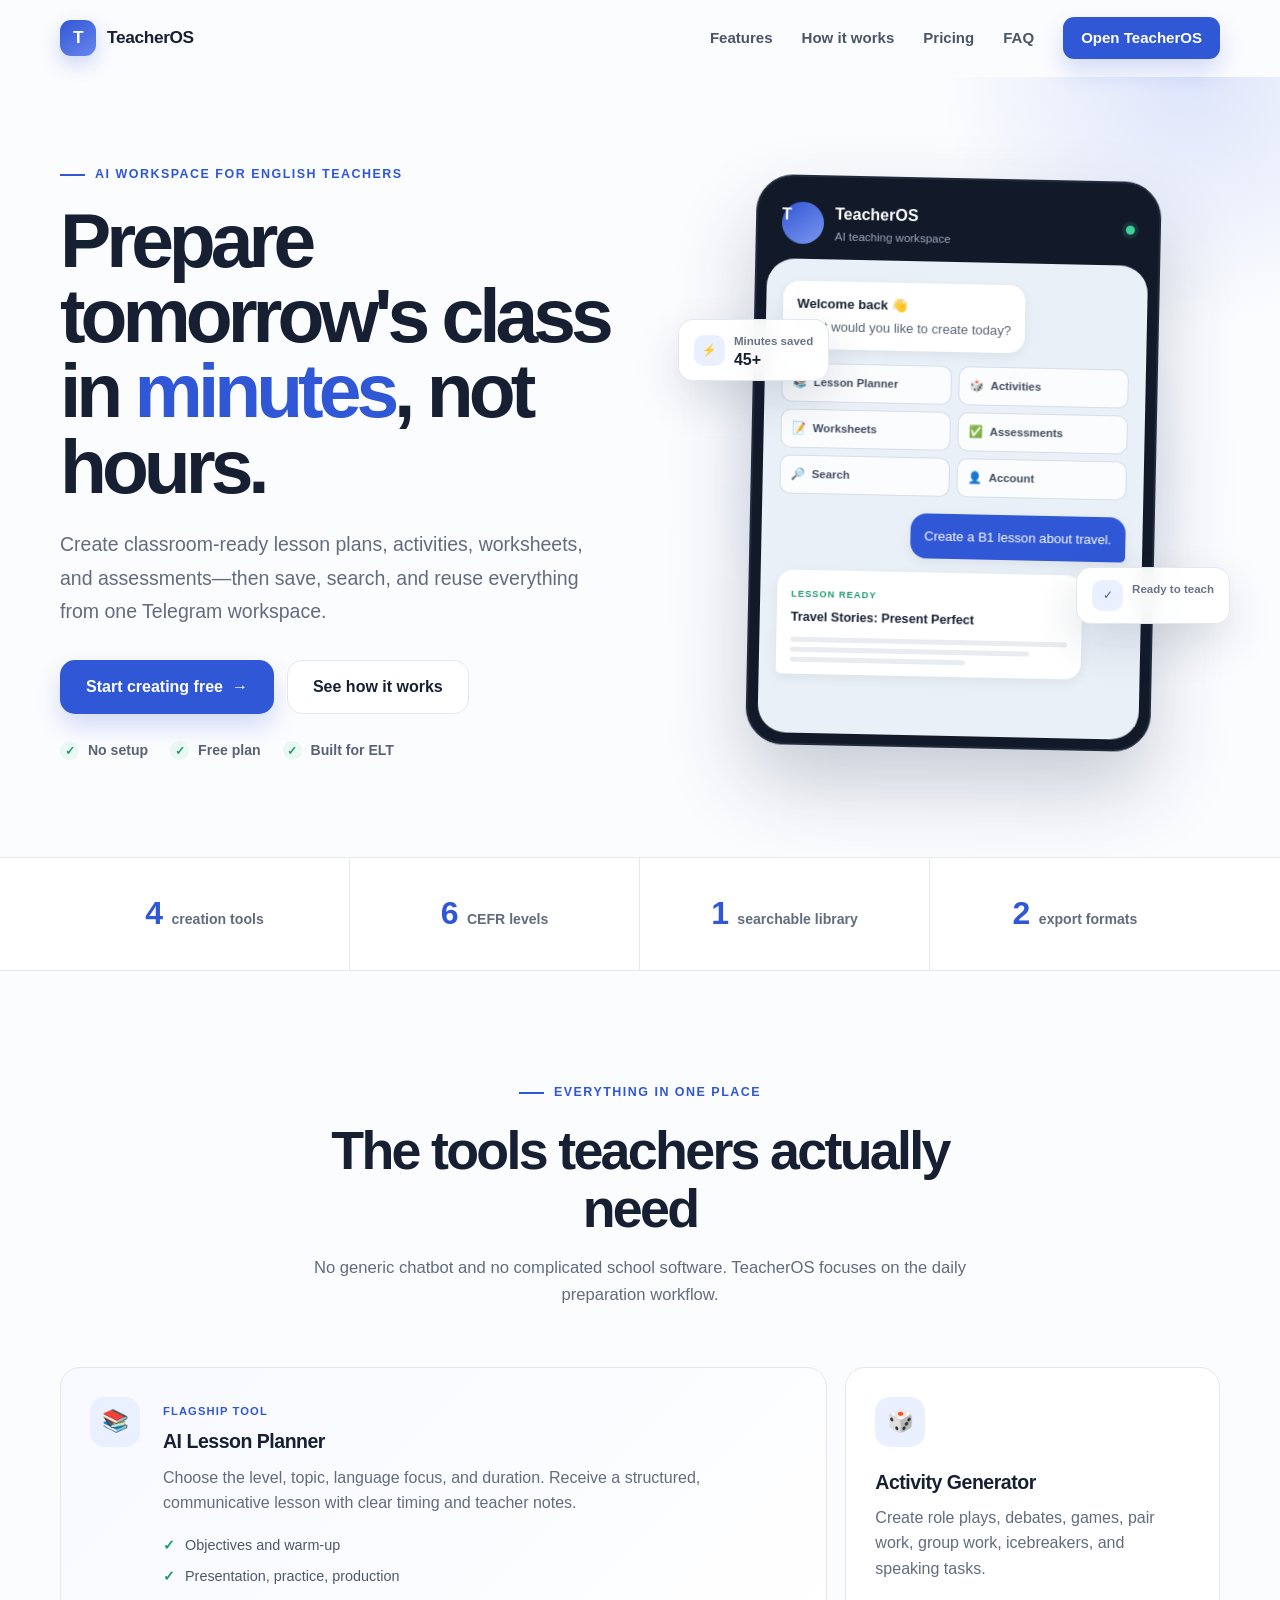
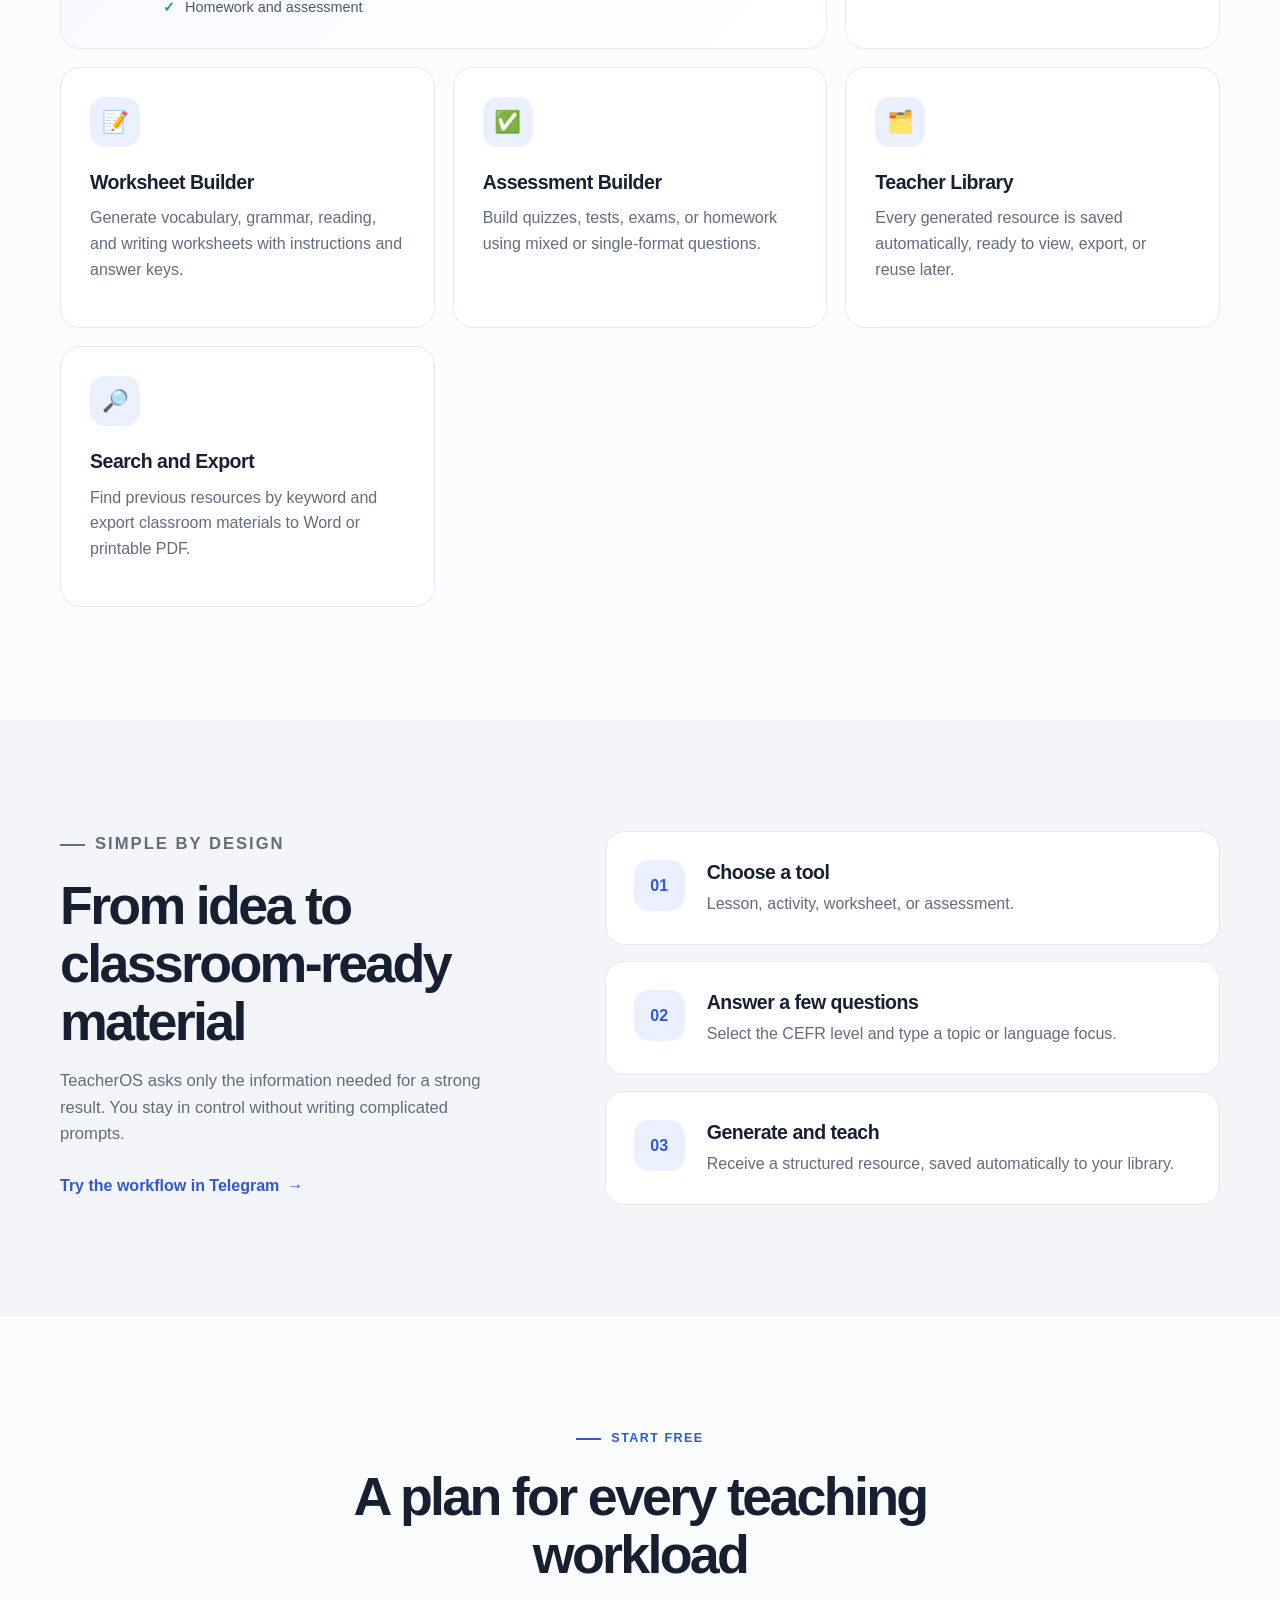
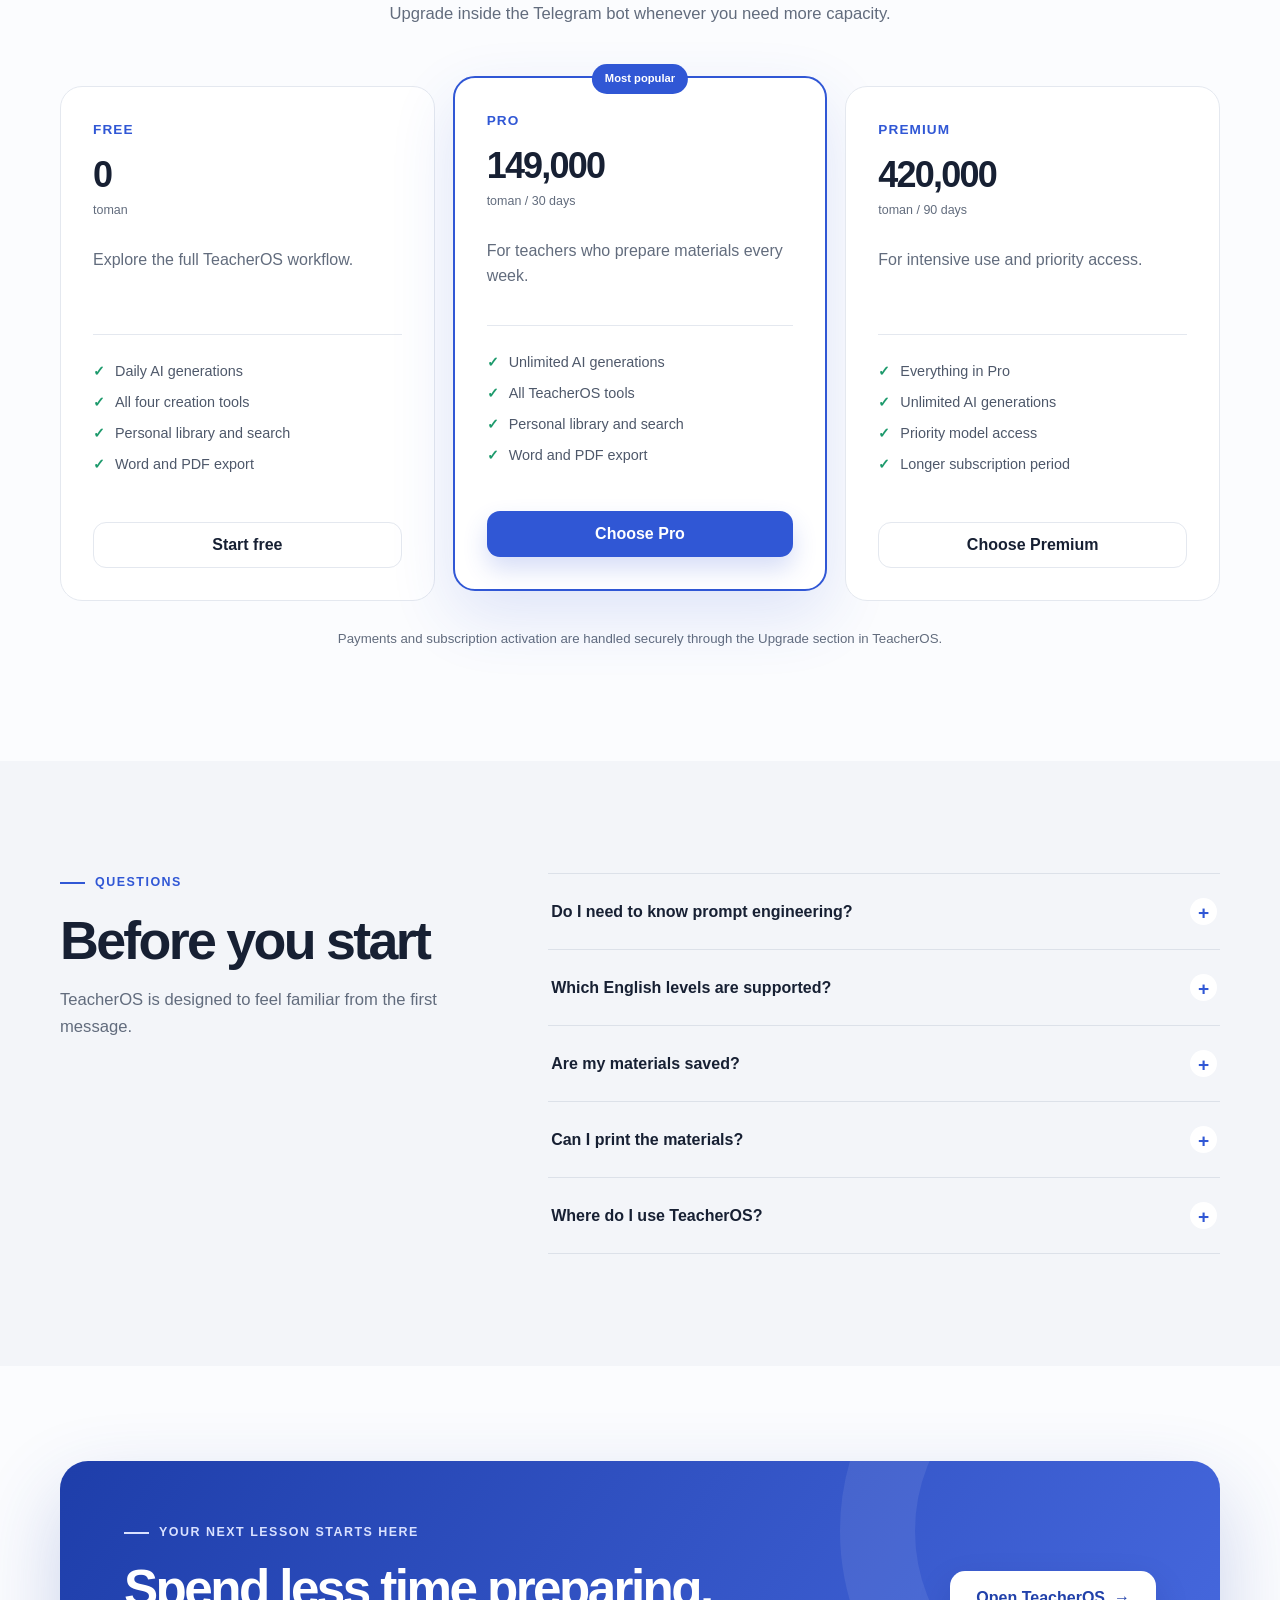
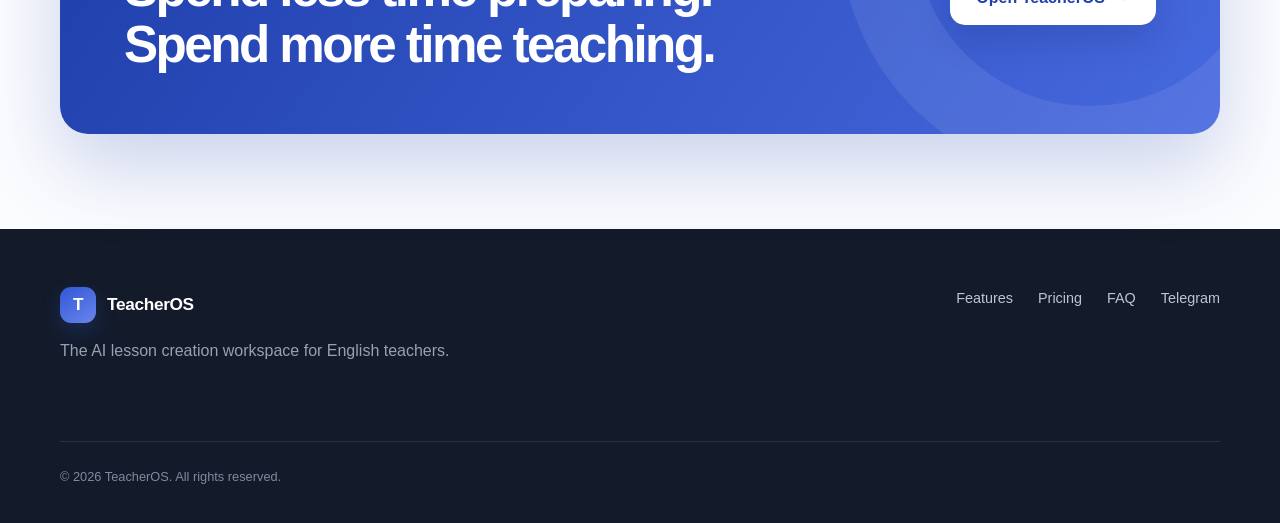
==== website/index.html @ 90411258 "chore: establish recoverable Day 1 baseline" ====
<!doctype html>
<html lang="en">
<head>
  <meta charset="utf-8">
  <meta name="viewport" content="width=device-width, initial-scale=1">
  <meta name="description" content="TeacherOS helps English teachers create lesson plans, activities, worksheets, and assessments in minutes using AI.">
  <meta name="theme-color" content="#f7f8fb">
  <title>TeacherOS — Prepare Tomorrow's Class in Minutes</title>
  <link rel="stylesheet" href="styles.css">
  <script src="site-config.js" defer></script>
  <script src="script.js" defer></script>
</head>
<body>
  <a class="skip-link" href="#main">Skip to content</a>

  <header class="site-header" data-header>
    <div class="container nav-wrap">
      <a class="brand" href="#top" aria-label="TeacherOS home">
        <span class="brand-mark" aria-hidden="true">T</span>
        <span>TeacherOS</span>
      </a>

      <button class="menu-toggle" type="button" aria-expanded="false" aria-controls="site-navigation" data-menu-toggle>
        <span class="sr-only">Open navigation</span>
        <span></span><span></span><span></span>
      </button>

      <nav class="site-nav" id="site-navigation" aria-label="Main navigation" data-nav>
        <a href="#features">Features</a>
        <a href="#workflow">How it works</a>
        <a href="#pricing">Pricing</a>
        <a href="#faq">FAQ</a>
        <a class="button button-small button-primary bot-link" href="https://t.me/Teacheros1_bot" target="_blank" rel="noopener noreferrer">Open TeacherOS</a>
      </nav>
    </div>
  </header>

  <main id="main">
    <section class="hero" id="top">
      <div class="container hero-grid">
        <div class="hero-copy">
          <p class="eyebrow"><span></span> AI workspace for English teachers</p>
          <h1>Prepare tomorrow's class in <em>minutes</em>, not hours.</h1>
          <p class="hero-lead">Create classroom-ready lesson plans, activities, worksheets, and assessments—then save, search, and reuse everything from one Telegram workspace.</p>
          <div class="hero-actions">
            <a class="button button-primary button-large bot-link" href="https://t.me/Teacheros1_bot" target="_blank" rel="noopener noreferrer">Start creating free <span aria-hidden="true">→</span></a>
            <a class="button button-secondary button-large" href="#workflow">See how it works</a>
          </div>
          <ul class="trust-list" aria-label="Product benefits">
            <li><span aria-hidden="true">✓</span> No setup</li>
            <li><span aria-hidden="true">✓</span> Free plan</li>
            <li><span aria-hidden="true">✓</span> Built for ELT</li>
          </ul>
        </div>

        <div class="product-preview" aria-label="TeacherOS Telegram interface preview">
          <div class="preview-glow" aria-hidden="true"></div>
          <div class="phone">
            <div class="phone-top">
              <span class="phone-avatar" aria-hidden="true">T</span>
              <div>
                <strong>TeacherOS</strong>
                <span>AI teaching workspace</span>
              </div>
              <span class="status-dot" aria-label="Online"></span>
            </div>
            <div class="chat-area">
              <div class="message bot-message">
                <strong>Welcome back 👋</strong>
                <p>What would you like to create today?</p>
              </div>
              <div class="tool-grid" aria-hidden="true">
                <div><span>📚</span>Lesson Planner</div>
                <div><span>🎲</span>Activities</div>
                <div><span>📝</span>Worksheets</div>
                <div><span>✅</span>Assessments</div>
                <div><span>🔎</span>Search</div>
                <div><span>👤</span>Account</div>
              </div>
              <div class="message user-message">Create a B1 lesson about travel.</div>
              <div class="message bot-message result-message">
                <span class="result-label">LESSON READY</span>
                <strong>Travel Stories: Present Perfect</strong>
                <div class="result-lines"><i></i><i></i><i></i></div>
              </div>
            </div>
          </div>
          <div class="floating-card floating-card-one"><span>⚡</span><strong>Minutes saved</strong><b>45+</b></div>
          <div class="floating-card floating-card-two"><span>✓</span><strong>Ready to teach</strong></div>
        </div>
      </div>
    </section>

    <section class="proof-strip" aria-label="TeacherOS capabilities">
      <div class="container proof-grid">
        <div><strong>4</strong><span>creation tools</span></div>
        <div><strong>6</strong><span>CEFR levels</span></div>
        <div><strong>1</strong><span>searchable library</span></div>
        <div><strong>2</strong><span>export formats</span></div>
      </div>
    </section>

    <section class="section" id="features">
      <div class="container">
        <div class="section-heading">
          <p class="eyebrow"><span></span> Everything in one place</p>
          <h2>The tools teachers actually need</h2>
          <p>No generic chatbot and no complicated school software. TeacherOS focuses on the daily preparation workflow.</p>
        </div>

        <div class="feature-grid">
          <article class="feature-card feature-card-large">
            <div class="feature-icon">📚</div>
            <div>
              <span class="feature-tag">Flagship tool</span>
              <h3>AI Lesson Planner</h3>
              <p>Choose the level, topic, language focus, and duration. Receive a structured, communicative lesson with clear timing and teacher notes.</p>
              <ul>
                <li>Objectives and warm-up</li>
                <li>Presentation, practice, production</li>
                <li>Homework and assessment</li>
              </ul>
            </div>
          </article>

          <article class="feature-card">
            <div class="feature-icon">🎲</div>
            <h3>Activity Generator</h3>
            <p>Create role plays, debates, games, pair work, group work, icebreakers, and speaking tasks.</p>
          </article>

          <article class="feature-card">
            <div class="feature-icon">📝</div>
            <h3>Worksheet Builder</h3>
            <p>Generate vocabulary, grammar, reading, and writing worksheets with instructions and answer keys.</p>
          </article>

          <article class="feature-card">
            <div class="feature-icon">✅</div>
            <h3>Assessment Builder</h3>
            <p>Build quizzes, tests, exams, or homework using mixed or single-format questions.</p>
          </article>

          <article class="feature-card">
            <div class="feature-icon">🗂️</div>
            <h3>Teacher Library</h3>
            <p>Every generated resource is saved automatically, ready to view, export, or reuse later.</p>
          </article>

          <article class="feature-card">
            <div class="feature-icon">🔎</div>
            <h3>Search and Export</h3>
            <p>Find previous resources by keyword and export classroom materials to Word or printable PDF.</p>
          </article>
        </div>
      </div>
    </section>

    <section class="section section-tinted" id="workflow">
      <div class="container workflow-grid">
        <div class="workflow-copy">
          <p class="eyebrow"><span></span> Simple by design</p>
          <h2>From idea to classroom-ready material</h2>
          <p>TeacherOS asks only the information needed for a strong result. You stay in control without writing complicated prompts.</p>
          <a class="text-link bot-link" href="https://t.me/Teacheros1_bot" target="_blank" rel="noopener noreferrer">Try the workflow in Telegram <span aria-hidden="true">→</span></a>
        </div>

        <ol class="steps">
          <li>
            <span class="step-number">01</span>
            <div><h3>Choose a tool</h3><p>Lesson, activity, worksheet, or assessment.</p></div>
          </li>
          <li>
            <span class="step-number">02</span>
            <div><h3>Answer a few questions</h3><p>Select the CEFR level and type a topic or language focus.</p></div>
          </li>
          <li>
            <span class="step-number">03</span>
            <div><h3>Generate and teach</h3><p>Receive a structured resource, saved automatically to your library.</p></div>
          </li>
        </ol>
      </div>
    </section>

    <section class="section" id="pricing">
      <div class="container">
        <div class="section-heading">
          <p class="eyebrow"><span></span> Start free</p>
          <h2>A plan for every teaching workload</h2>
          <p>Upgrade inside the Telegram bot whenever you need more capacity.</p>
        </div>

        <div class="pricing-grid">
          <article class="price-card">
            <p class="plan-name">Free</p>
            <div class="price"><strong>0</strong><span>toman</span></div>
            <p class="price-description">Explore the full TeacherOS workflow.</p>
            <ul>
              <li>Daily AI generations</li>
              <li>All four creation tools</li>
              <li>Personal library and search</li>
              <li>Word and PDF export</li>
            </ul>
            <a class="button button-secondary bot-link" href="https://t.me/Teacheros1_bot" target="_blank" rel="noopener noreferrer">Start free</a>
          </article>

          <article class="price-card featured-price">
            <span class="popular-badge">Most popular</span>
            <p class="plan-name">Pro</p>
            <div class="price"><strong>149,000</strong><span>toman / 30 days</span></div>
            <p class="price-description">For teachers who prepare materials every week.</p>
            <ul>
              <li>Unlimited AI generations</li>
              <li>All TeacherOS tools</li>
              <li>Personal library and search</li>
              <li>Word and PDF export</li>
            </ul>
            <a class="button button-primary bot-link" href="https://t.me/Teacheros1_bot" target="_blank" rel="noopener noreferrer">Choose Pro</a>
          </article>

          <article class="price-card">
            <p class="plan-name">Premium</p>
            <div class="price"><strong>420,000</strong><span>toman / 90 days</span></div>
            <p class="price-description">For intensive use and priority access.</p>
            <ul>
              <li>Everything in Pro</li>
              <li>Unlimited AI generations</li>
              <li>Priority model access</li>
              <li>Longer subscription period</li>
            </ul>
            <a class="button button-secondary bot-link" href="https://t.me/Teacheros1_bot" target="_blank" rel="noopener noreferrer">Choose Premium</a>
          </article>
        </div>
        <p class="pricing-note">Payments and subscription activation are handled securely through the Upgrade section in TeacherOS.</p>
      </div>
    </section>

    <section class="section section-tinted" id="faq">
      <div class="container faq-layout">
        <div>
          <p class="eyebrow"><span></span> Questions</p>
          <h2>Before you start</h2>
          <p>TeacherOS is designed to feel familiar from the first message.</p>
        </div>

        <div class="faq-list">
          <details>
            <summary>Do I need to know prompt engineering?<span aria-hidden="true">+</span></summary>
            <p>No. TeacherOS collects the information step by step and builds the prompt for you.</p>
          </details>
          <details>
            <summary>Which English levels are supported?<span aria-hidden="true">+</span></summary>
            <p>TeacherOS supports all six CEFR levels: A1, A2, B1, B2, C1, and C2.</p>
          </details>
          <details>
            <summary>Are my materials saved?<span aria-hidden="true">+</span></summary>
            <p>Yes. Generated lessons, activities, worksheets, and assessments are saved automatically to your private library.</p>
          </details>
          <details>
            <summary>Can I print the materials?<span aria-hidden="true">+</span></summary>
            <p>Yes. Saved resources can be exported as Word documents or printable PDF files.</p>
          </details>
          <details>
            <summary>Where do I use TeacherOS?<span aria-hidden="true">+</span></summary>
            <p>TeacherOS currently runs inside Telegram, so you can use it on your phone or computer without installing another app.</p>
          </details>
        </div>
      </div>
    </section>

    <section class="final-cta">
      <div class="container cta-card">
        <div>
          <p class="eyebrow light-eyebrow"><span></span> Your next lesson starts here</p>
          <h2>Spend less time preparing.<br>Spend more time teaching.</h2>
        </div>
        <a class="button button-light button-large bot-link" href="https://t.me/Teacheros1_bot" target="_blank" rel="noopener noreferrer">Open TeacherOS <span aria-hidden="true">→</span></a>
      </div>
    </section>
  </main>

  <footer class="site-footer">
    <div class="container footer-grid">
      <div>
        <a class="brand footer-brand" href="#top"><span class="brand-mark" aria-hidden="true">T</span><span>TeacherOS</span></a>
        <p>The AI lesson creation workspace for English teachers.</p>
      </div>
      <div class="footer-links">
        <a href="#features">Features</a>
        <a href="#pricing">Pricing</a>
        <a href="#faq">FAQ</a>
        <a class="bot-link" href="https://t.me/Teacheros1_bot" target="_blank" rel="noopener noreferrer">Telegram</a>
      </div>
      <p class="copyright">© <span data-year></span> TeacherOS. All rights reserved.</p>
    </div>
  </footer>

  <div class="setup-toast" role="status" aria-live="polite" data-setup-toast hidden>
    <strong>One setup step remains</strong>
    <span>Add your Telegram bot username in <code>website/site-config.js</code>.</span>
    <button type="button" aria-label="Close message" data-toast-close>×</button>
  </div>
</body>
</html>
---- website/styles.css ----
:root {
  --ink: #172033;
  --muted: #626c7d;
  --line: #e4e8ef;
  --soft: #f3f5f9;
  --page: #fbfcfe;
  --white: #ffffff;
  --primary: #3057d5;
  --primary-dark: #2141aa;
  --primary-soft: #eaf0ff;
  --accent: #ffb547;
  --success: #1d9a6c;
  --shadow: 0 24px 70px rgba(38, 54, 95, 0.12);
  --radius: 24px;
  --max-width: 1160px;
}

* { box-sizing: border-box; }
html { scroll-behavior: smooth; }
body {
  margin: 0;
  color: var(--ink);
  background: var(--page);
  font-family: Inter, ui-sans-serif, -apple-system, BlinkMacSystemFont, "Segoe UI", sans-serif;
  line-height: 1.6;
  -webkit-font-smoothing: antialiased;
}
body.menu-open { overflow: hidden; }
a { color: inherit; text-decoration: none; }
button, a { -webkit-tap-highlight-color: transparent; }
button { font: inherit; }
img { max-width: 100%; }
.container { width: min(calc(100% - 40px), var(--max-width)); margin-inline: auto; }
.sr-only { position: absolute; width: 1px; height: 1px; padding: 0; margin: -1px; overflow: hidden; clip: rect(0,0,0,0); white-space: nowrap; border: 0; }
.skip-link { position: fixed; left: 16px; top: -80px; z-index: 1000; padding: 10px 16px; background: var(--ink); color: var(--white); border-radius: 10px; }
.skip-link:focus { top: 16px; }

.site-header { position: sticky; top: 0; z-index: 100; background: rgba(251,252,254,.88); backdrop-filter: blur(18px); border-bottom: 1px solid transparent; transition: border-color .2s ease, box-shadow .2s ease; }
.site-header.scrolled { border-color: rgba(228,232,239,.9); box-shadow: 0 10px 32px rgba(40,51,77,.06); }
.nav-wrap { min-height: 76px; display: flex; align-items: center; justify-content: space-between; gap: 24px; }
.brand { display: inline-flex; align-items: center; gap: 11px; font-size: 1.08rem; font-weight: 800; letter-spacing: -.02em; }
.brand-mark { width: 36px; height: 36px; display: inline-grid; place-items: center; border-radius: 11px; color: var(--white); background: linear-gradient(145deg, var(--primary), #6a86ed); box-shadow: 0 8px 20px rgba(48,87,213,.24); }
.site-nav { display: flex; align-items: center; gap: 29px; font-size: .94rem; font-weight: 650; }
.site-nav > a:not(.button) { color: #4b5568; transition: color .2s ease; }
.site-nav > a:not(.button):hover { color: var(--primary); }
.menu-toggle { display: none; width: 44px; height: 44px; align-items: center; justify-content: center; flex-direction: column; gap: 5px; background: var(--white); border: 1px solid var(--line); border-radius: 12px; cursor: pointer; }
.menu-toggle span:not(.sr-only) { width: 20px; height: 2px; background: var(--ink); border-radius: 2px; transition: .2s ease; }

.button { display: inline-flex; justify-content: center; align-items: center; gap: 9px; min-height: 46px; padding: 11px 22px; border: 1px solid transparent; border-radius: 13px; font-weight: 760; line-height: 1.1; cursor: pointer; transition: transform .18s ease, box-shadow .18s ease, background .18s ease; }
.button:hover { transform: translateY(-2px); }
.button-primary { color: var(--white); background: var(--primary); box-shadow: 0 12px 25px rgba(48,87,213,.2); }
.button-primary:hover { background: var(--primary-dark); box-shadow: 0 15px 30px rgba(48,87,213,.26); }
.button-secondary { color: var(--ink); background: var(--white); border-color: var(--line); }
.button-secondary:hover { border-color: #c8d0df; box-shadow: 0 10px 24px rgba(37,50,80,.08); }
.button-light { color: var(--primary-dark); background: var(--white); box-shadow: 0 15px 35px rgba(10,23,69,.15); }
.button-small { min-height: 42px; padding: 10px 17px; border-radius: 11px; }
.button-large { min-height: 54px; padding: 15px 25px; border-radius: 15px; }

.hero { position: relative; overflow: hidden; padding: 88px 0 96px; }
.hero::before { content: ""; position: absolute; width: 520px; height: 520px; top: -260px; right: -170px; border-radius: 50%; background: radial-gradient(circle, rgba(73,110,232,.16), rgba(73,110,232,0) 68%); pointer-events: none; }
.hero-grid { display: grid; grid-template-columns: minmax(0, 1.02fr) minmax(420px, .98fr); align-items: center; gap: 72px; }
.eyebrow { margin: 0 0 18px; display: flex; align-items: center; gap: 10px; color: var(--primary); font-size: .78rem; font-weight: 820; letter-spacing: .12em; text-transform: uppercase; }
.eyebrow span { width: 25px; height: 2px; background: currentColor; }
h1, h2, h3, p { margin-top: 0; }
h1 { max-width: 720px; margin-bottom: 24px; font-size: clamp(3rem, 6vw, 5.05rem); line-height: .98; letter-spacing: -.065em; }
h1 em { color: var(--primary); font-style: normal; }
.hero-lead { max-width: 650px; margin-bottom: 31px; color: var(--muted); font-size: clamp(1.05rem, 1.8vw, 1.22rem); line-height: 1.72; }
.hero-actions { display: flex; flex-wrap: wrap; gap: 13px; }
.trust-list { display: flex; flex-wrap: wrap; gap: 22px; margin: 25px 0 0; padding: 0; list-style: none; color: #586274; font-size: .88rem; font-weight: 650; }
.trust-list span { display: inline-grid; width: 19px; height: 19px; margin-right: 5px; place-items: center; color: var(--success); background: #e9f8f2; border-radius: 50%; font-size: .72rem; }

.product-preview { position: relative; min-height: 575px; display: grid; place-items: center; }
.preview-glow { position: absolute; inset: 8% 1% 4%; border-radius: 50%; background: radial-gradient(circle, rgba(65,101,222,.19), rgba(65,101,222,0) 67%); }
.phone { position: relative; z-index: 2; width: min(100%, 405px); padding: 11px; background: #121a2a; border: 1px solid #202b3f; border-radius: 37px; box-shadow: 0 38px 80px rgba(28,42,78,.23), inset 0 0 0 1px rgba(255,255,255,.07); transform: rotate(1.2deg); }
.phone-top { min-height: 72px; display: grid; grid-template-columns: auto 1fr auto; align-items: center; gap: 11px; padding: 10px 14px; color: var(--white); }
.phone-avatar { width: 42px; height: 42px; display: grid; place-items: center; color: var(--white); background: linear-gradient(145deg, var(--primary), #7d96ef); border-radius: 50%; font-weight: 850; }
.phone-top strong, .phone-top span { display: block; }
.phone-top div span { color: #9da8bc; font-size: .72rem; }
.status-dot { width: 9px; height: 9px; background: #3bd39a; border-radius: 50%; box-shadow: 0 0 0 4px rgba(59,211,154,.12); }
.chat-area { min-height: 474px; padding: 22px 17px 20px; background: #eaf0f7; border-radius: 28px; }
.message { width: fit-content; max-width: 88%; margin-bottom: 14px; padding: 12px 14px; border-radius: 16px; box-shadow: 0 4px 12px rgba(31,45,73,.07); font-size: .82rem; }
.message p { margin: 2px 0 0; color: #586274; }
.bot-message { background: var(--white); border-bottom-left-radius: 5px; }
.user-message { margin-left: auto; color: var(--white); background: var(--primary); border-bottom-right-radius: 5px; }
.tool-grid { display: grid; grid-template-columns: repeat(2, 1fr); gap: 7px; margin: 0 0 17px; }
.tool-grid div { display: flex; align-items: center; gap: 7px; min-height: 39px; padding: 8px 10px; color: #3f4b60; background: rgba(255,255,255,.78); border: 1px solid rgba(210,218,230,.9); border-radius: 10px; font-size: .71rem; font-weight: 700; }
.result-message { width: 88%; }
.result-label { display: inline-block; margin-bottom: 5px; color: var(--success); font-size: .58rem; font-weight: 850; letter-spacing: .11em; }
.result-message strong { display: block; font-size: .79rem; }
.result-lines { display: grid; gap: 5px; margin-top: 10px; }
.result-lines i { display: block; height: 5px; background: #e8ebf0; border-radius: 10px; }
.result-lines i:nth-child(2) { width: 86%; }
.result-lines i:nth-child(3) { width: 63%; }
.floating-card { position: absolute; z-index: 4; display: grid; grid-template-columns: auto 1fr; align-items: center; gap: 0 9px; padding: 12px 15px; background: rgba(255,255,255,.94); border: 1px solid rgba(224,229,238,.9); border-radius: 15px; box-shadow: 0 18px 45px rgba(31,47,83,.14); backdrop-filter: blur(10px); font-size: .72rem; }
.floating-card span { grid-row: 1 / span 2; width: 31px; height: 31px; display: grid; place-items: center; color: var(--primary); background: var(--primary-soft); border-radius: 10px; }
.floating-card strong { color: #697386; font-weight: 650; }
.floating-card b { line-height: 1.1; font-size: 1rem; }
.floating-card-one { left: -9px; top: 25%; }
.floating-card-two { right: -10px; bottom: 22%; grid-template-columns: auto auto; }

.proof-strip { border-top: 1px solid var(--line); border-bottom: 1px solid var(--line); background: var(--white); }
.proof-grid { display: grid; grid-template-columns: repeat(4, 1fr); }
.proof-grid div { min-height: 112px; display: flex; justify-content: center; align-items: baseline; gap: 10px; padding: 30px 20px; border-right: 1px solid var(--line); }
.proof-grid div:last-child { border-right: 0; }
.proof-grid strong { color: var(--primary); font-size: 2rem; letter-spacing: -.05em; }
.proof-grid span { color: var(--muted); font-size: .88rem; font-weight: 650; }

.section { padding: 112px 0; }
.section-tinted { background: var(--soft); }
.section-heading { max-width: 720px; margin: 0 auto 58px; text-align: center; }
.section-heading .eyebrow { justify-content: center; }
h2 { margin-bottom: 18px; font-size: clamp(2.15rem, 4.2vw, 3.45rem); line-height: 1.08; letter-spacing: -.05em; }
h3 { margin-bottom: 10px; font-size: 1.22rem; line-height: 1.3; letter-spacing: -.025em; }
.section-heading > p:last-child, .workflow-copy > p, .faq-layout > div:first-child > p:last-child { color: var(--muted); font-size: 1.04rem; }
.feature-grid { display: grid; grid-template-columns: repeat(3, 1fr); gap: 18px; }
.feature-card { min-height: 260px; padding: 29px; background: var(--white); border: 1px solid var(--line); border-radius: 20px; transition: transform .2s ease, box-shadow .2s ease, border-color .2s ease; }
.feature-card:hover { transform: translateY(-5px); border-color: #d6ddeb; box-shadow: var(--shadow); }
.feature-card-large { grid-column: span 2; display: grid; grid-template-columns: auto 1fr; gap: 23px; background: linear-gradient(135deg, #f7f9ff, var(--white)); }
.feature-icon { width: 50px; height: 50px; display: grid; place-items: center; margin-bottom: 23px; background: var(--primary-soft); border-radius: 15px; font-size: 1.35rem; }
.feature-card-large .feature-icon { margin: 0; }
.feature-tag { display: inline-block; margin-bottom: 9px; color: var(--primary); font-size: .7rem; font-weight: 850; letter-spacing: .1em; text-transform: uppercase; }
.feature-card p { color: var(--muted); }
.feature-card ul, .price-card ul { margin: 18px 0 0; padding: 0; list-style: none; }
.feature-card li, .price-card li { position: relative; margin-top: 8px; padding-left: 22px; color: #4e586a; font-size: .9rem; }
.feature-card li::before, .price-card li::before { content: "✓"; position: absolute; left: 0; color: var(--success); font-weight: 900; }

.workflow-grid { display: grid; grid-template-columns: .85fr 1.15fr; align-items: center; gap: 90px; }
.workflow-copy { position: sticky; top: 120px; align-self: start; }
.text-link { display: inline-flex; gap: 8px; align-items: center; margin-top: 8px; color: var(--primary); font-weight: 800; }
.steps { display: grid; gap: 16px; margin: 0; padding: 0; list-style: none; }
.steps li { display: grid; grid-template-columns: auto 1fr; gap: 22px; padding: 28px; background: var(--white); border: 1px solid var(--line); border-radius: 19px; }
.step-number { width: 51px; height: 51px; display: grid; place-items: center; color: var(--primary); background: var(--primary-soft); border-radius: 15px; font-weight: 850; }
.steps h3 { margin-bottom: 5px; }
.steps p { margin-bottom: 0; color: var(--muted); }

.pricing-grid { display: grid; grid-template-columns: repeat(3, 1fr); align-items: stretch; gap: 18px; }
.price-card { position: relative; display: flex; flex-direction: column; min-height: 515px; padding: 32px; background: var(--white); border: 1px solid var(--line); border-radius: 22px; }
.featured-price { border: 2px solid var(--primary); box-shadow: 0 25px 65px rgba(48,87,213,.14); transform: translateY(-10px); }
.popular-badge { position: absolute; top: -14px; left: 50%; transform: translateX(-50%); padding: 6px 13px; color: var(--white); background: var(--primary); border-radius: 100px; font-size: .7rem; font-weight: 800; white-space: nowrap; }
.plan-name { margin-bottom: 15px; color: var(--primary); font-size: .85rem; font-weight: 850; letter-spacing: .08em; text-transform: uppercase; }
.price { min-height: 74px; display: flex; flex-direction: column; margin-bottom: 17px; }
.price strong { font-size: 2.25rem; line-height: 1.05; letter-spacing: -.05em; }
.price span { margin-top: 7px; color: var(--muted); font-size: .78rem; }
.price-description { min-height: 52px; color: var(--muted); }
.price-card ul { flex: 1; margin: 19px 0 28px; border-top: 1px solid var(--line); padding-top: 17px; }
.pricing-note { margin: 27px 0 0; color: var(--muted); text-align: center; font-size: .83rem; }

.faq-layout { display: grid; grid-template-columns: .75fr 1.25fr; gap: 85px; }
.faq-list { border-top: 1px solid #dce1e9; }
.faq-list details { border-bottom: 1px solid #dce1e9; }
.faq-list summary { display: flex; justify-content: space-between; align-items: center; gap: 20px; padding: 24px 3px; cursor: pointer; font-weight: 760; list-style: none; }
.faq-list summary::-webkit-details-marker { display: none; }
.faq-list summary span { width: 27px; height: 27px; display: grid; place-items: center; color: var(--primary); background: var(--white); border-radius: 50%; font-size: 1.2rem; transition: transform .2s ease; }
.faq-list details[open] summary span { transform: rotate(45deg); }
.faq-list details p { max-width: 630px; margin: -5px 40px 24px 3px; color: var(--muted); }

.final-cta { padding: 95px 0; background: var(--page); }
.cta-card { position: relative; overflow: hidden; display: flex; align-items: center; justify-content: space-between; gap: 40px; padding: 62px 64px; color: var(--white); background: linear-gradient(125deg, #1e3eaa, #4769df); border-radius: 28px; box-shadow: 0 32px 80px rgba(42,73,174,.23); }
.cta-card::after { content: ""; position: absolute; width: 350px; height: 350px; right: -120px; top: -180px; border: 75px solid rgba(255,255,255,.08); border-radius: 50%; }
.cta-card > * { position: relative; z-index: 1; }
.cta-card h2 { margin-bottom: 0; font-size: clamp(2.1rem, 4vw, 3.35rem); }
.light-eyebrow { color: #d9e1ff; }

.site-footer { padding: 58px 0 35px; background: #131b2a; color: var(--white); }
.footer-grid { display: grid; grid-template-columns: 1fr auto; align-items: start; gap: 30px; }
.footer-brand { margin-bottom: 15px; }
.footer-grid > div:first-child p { max-width: 390px; color: #96a1b4; }
.footer-links { display: flex; flex-wrap: wrap; gap: 25px; color: #bdc5d2; font-size: .9rem; }
.footer-links a:hover { color: var(--white); }
.copyright { grid-column: 1 / -1; margin: 32px 0 0; padding-top: 25px; color: #7f8a9e; border-top: 1px solid #273044; font-size: .8rem; }

.setup-toast { position: fixed; z-index: 500; right: 20px; bottom: 20px; max-width: 430px; display: grid; grid-template-columns: 1fr auto; gap: 2px 18px; padding: 16px 18px; background: #172033; color: var(--white); border: 1px solid #2d3950; border-radius: 15px; box-shadow: 0 20px 50px rgba(11,18,34,.3); }
.setup-toast[hidden] { display: none; }
.setup-toast strong { font-size: .88rem; }
.setup-toast span { color: #bbc4d4; font-size: .76rem; }
.setup-toast code { color: #e4e9f3; }
.setup-toast button { grid-column: 2; grid-row: 1 / span 2; align-self: center; color: var(--white); background: transparent; border: 0; font-size: 1.5rem; cursor: pointer; }

:focus-visible { outline: 3px solid rgba(48,87,213,.35); outline-offset: 3px; }

@media (max-width: 980px) {
  .hero { padding-top: 55px; }
  .hero-grid { grid-template-columns: 1fr; gap: 45px; }
  .hero-copy { text-align: center; }
  .hero-copy .eyebrow, .hero-actions, .trust-list { justify-content: center; }
  .hero-lead { margin-inline: auto; }
  .product-preview { min-height: 535px; }
  .feature-grid { grid-template-columns: repeat(2, 1fr); }
  .feature-card-large { grid-column: span 2; }
  .workflow-grid, .faq-layout { grid-template-columns: 1fr; gap: 50px; }
  .workflow-copy { position: static; }
  .pricing-grid { grid-template-columns: 1fr; max-width: 650px; margin-inline: auto; }
  .featured-price { transform: none; }
  .price-card { min-height: auto; }
  .price-description { min-height: 0; }
}

@media (max-width: 760px) {
  .container { width: min(calc(100% - 28px), var(--max-width)); }
  .nav-wrap { min-height: 68px; }
  .menu-toggle { display: flex; }
  .site-nav { position: fixed; inset: 68px 14px auto; display: grid; gap: 0; padding: 13px; background: var(--white); border: 1px solid var(--line); border-radius: 17px; box-shadow: var(--shadow); opacity: 0; visibility: hidden; transform: translateY(-12px); transition: .2s ease; }
  .site-nav.open { opacity: 1; visibility: visible; transform: translateY(0); }
  .site-nav > a:not(.button) { padding: 13px 10px; border-bottom: 1px solid var(--line); }
  .site-nav .button { margin-top: 10px; }
  .menu-toggle[aria-expanded="true"] span:nth-of-type(2) { transform: translateY(7px) rotate(45deg); }
  .menu-toggle[aria-expanded="true"] span:nth-of-type(3) { opacity: 0; }
  .menu-toggle[aria-expanded="true"] span:nth-of-type(4) { transform: translateY(-7px) rotate(-45deg); }
  .hero { padding: 55px 0 70px; }
  h1 { font-size: clamp(2.75rem, 14vw, 4.25rem); }
  .hero-actions { flex-direction: column; }
  .hero-actions .button { width: 100%; }
  .product-preview { min-height: 485px; }
  .phone { width: min(92%, 380px); }
  .floating-card-one { left: 0; top: 19%; }
  .floating-card-two { right: 0; bottom: 12%; }
  .proof-grid { grid-template-columns: repeat(2, 1fr); }
  .proof-grid div:nth-child(2) { border-right: 0; }
  .proof-grid div:nth-child(-n+2) { border-bottom: 1px solid var(--line); }
  .section { padding: 78px 0; }
  .section-heading { margin-bottom: 38px; }
  .feature-grid { grid-template-columns: 1fr; }
  .feature-card-large { grid-column: auto; grid-template-columns: 1fr; }
  .feature-card-large .feature-icon { margin-bottom: 4px; }
  .steps li { grid-template-columns: 1fr; }
  .cta-card { align-items: flex-start; flex-direction: column; padding: 42px 28px; }
  .footer-grid { grid-template-columns: 1fr; }
  .copyright { grid-column: 1; }
  .setup-toast { left: 14px; right: 14px; bottom: 14px; }
}

@media (max-width: 430px) {
  .trust-list { gap: 12px; }
  .product-preview { min-height: 450px; }
  .phone { width: 100%; border-radius: 30px; }
  .chat-area { min-height: 410px; }
  .floating-card { display: none; }
  .proof-grid div { min-height: 92px; flex-direction: column; align-items: center; gap: 0; text-align: center; }
  .proof-grid strong { font-size: 1.7rem; }
  .feature-card, .price-card { padding: 24px; }
}

@media (prefers-reduced-motion: reduce) {
  html { scroll-behavior: auto; }
  *, *::before, *::after { transition-duration: .01ms !important; animation-duration: .01ms !important; animation-iteration-count: 1 !important; }
}
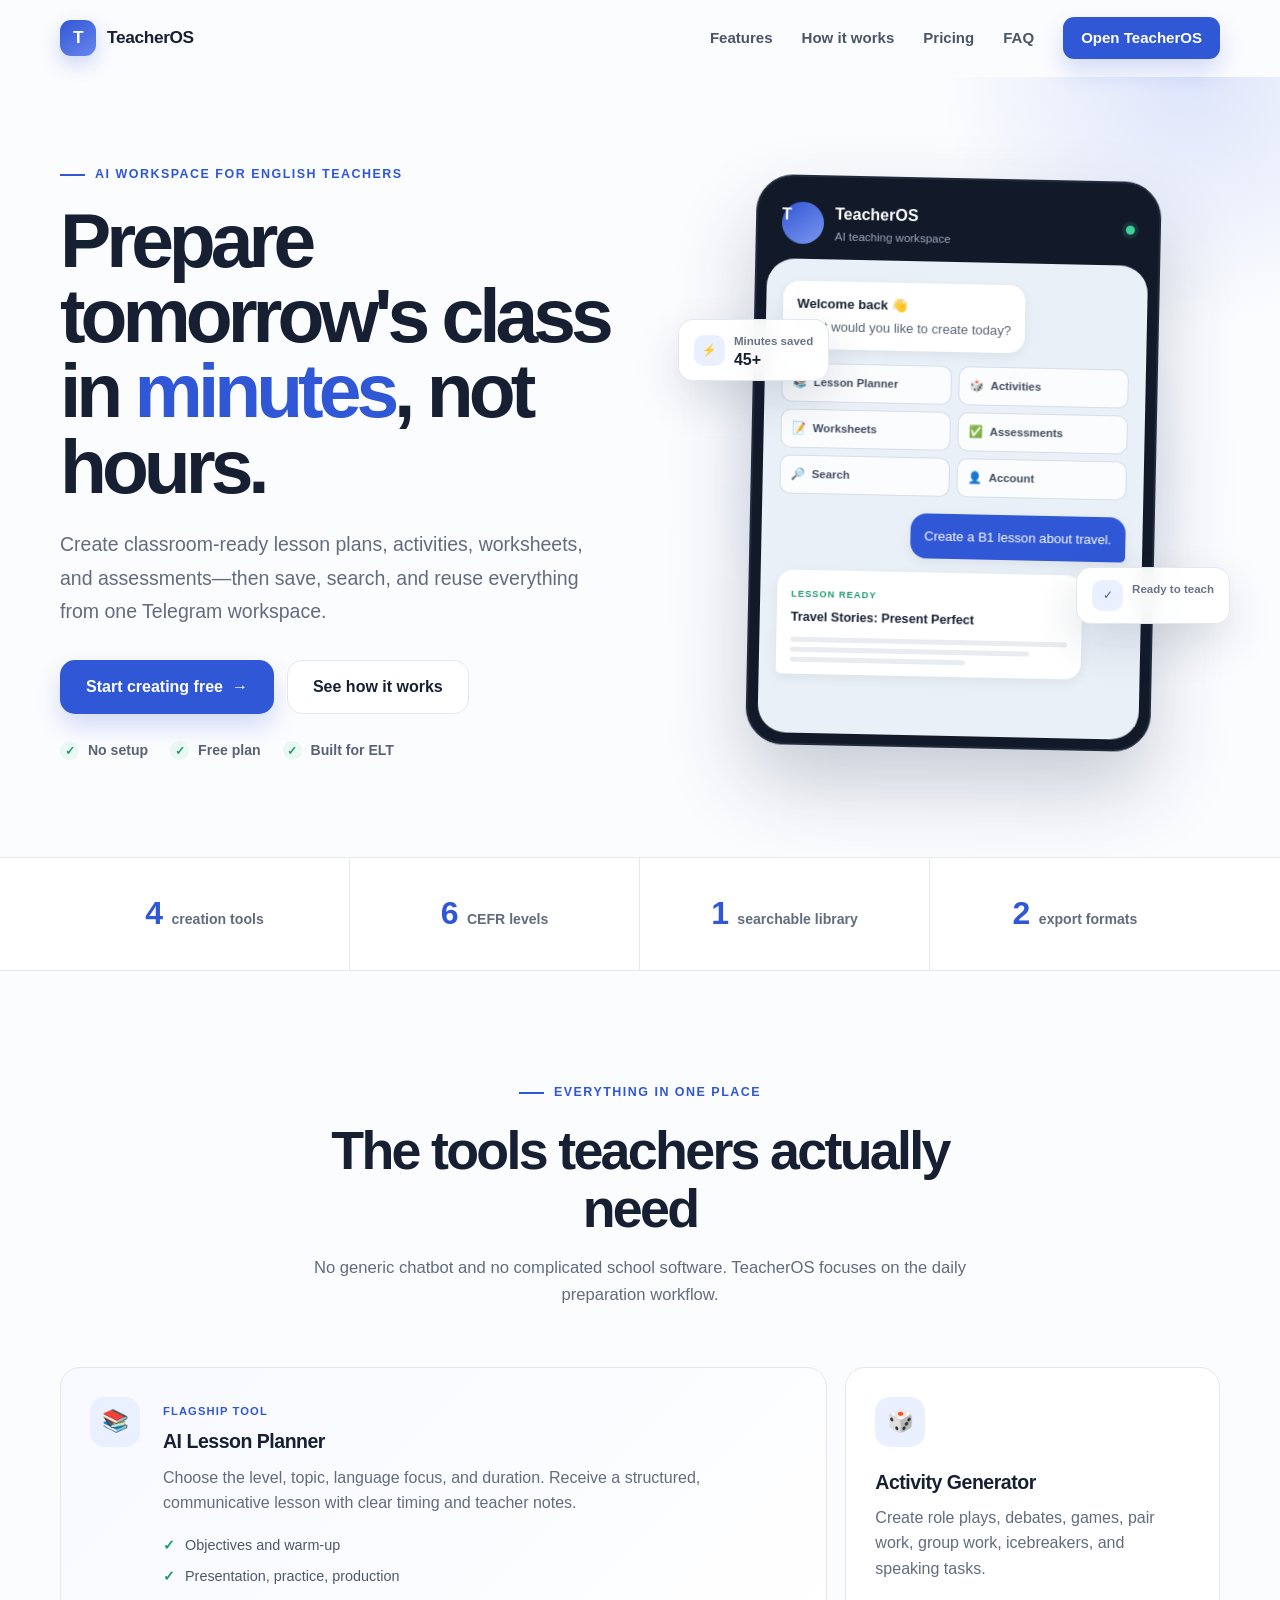
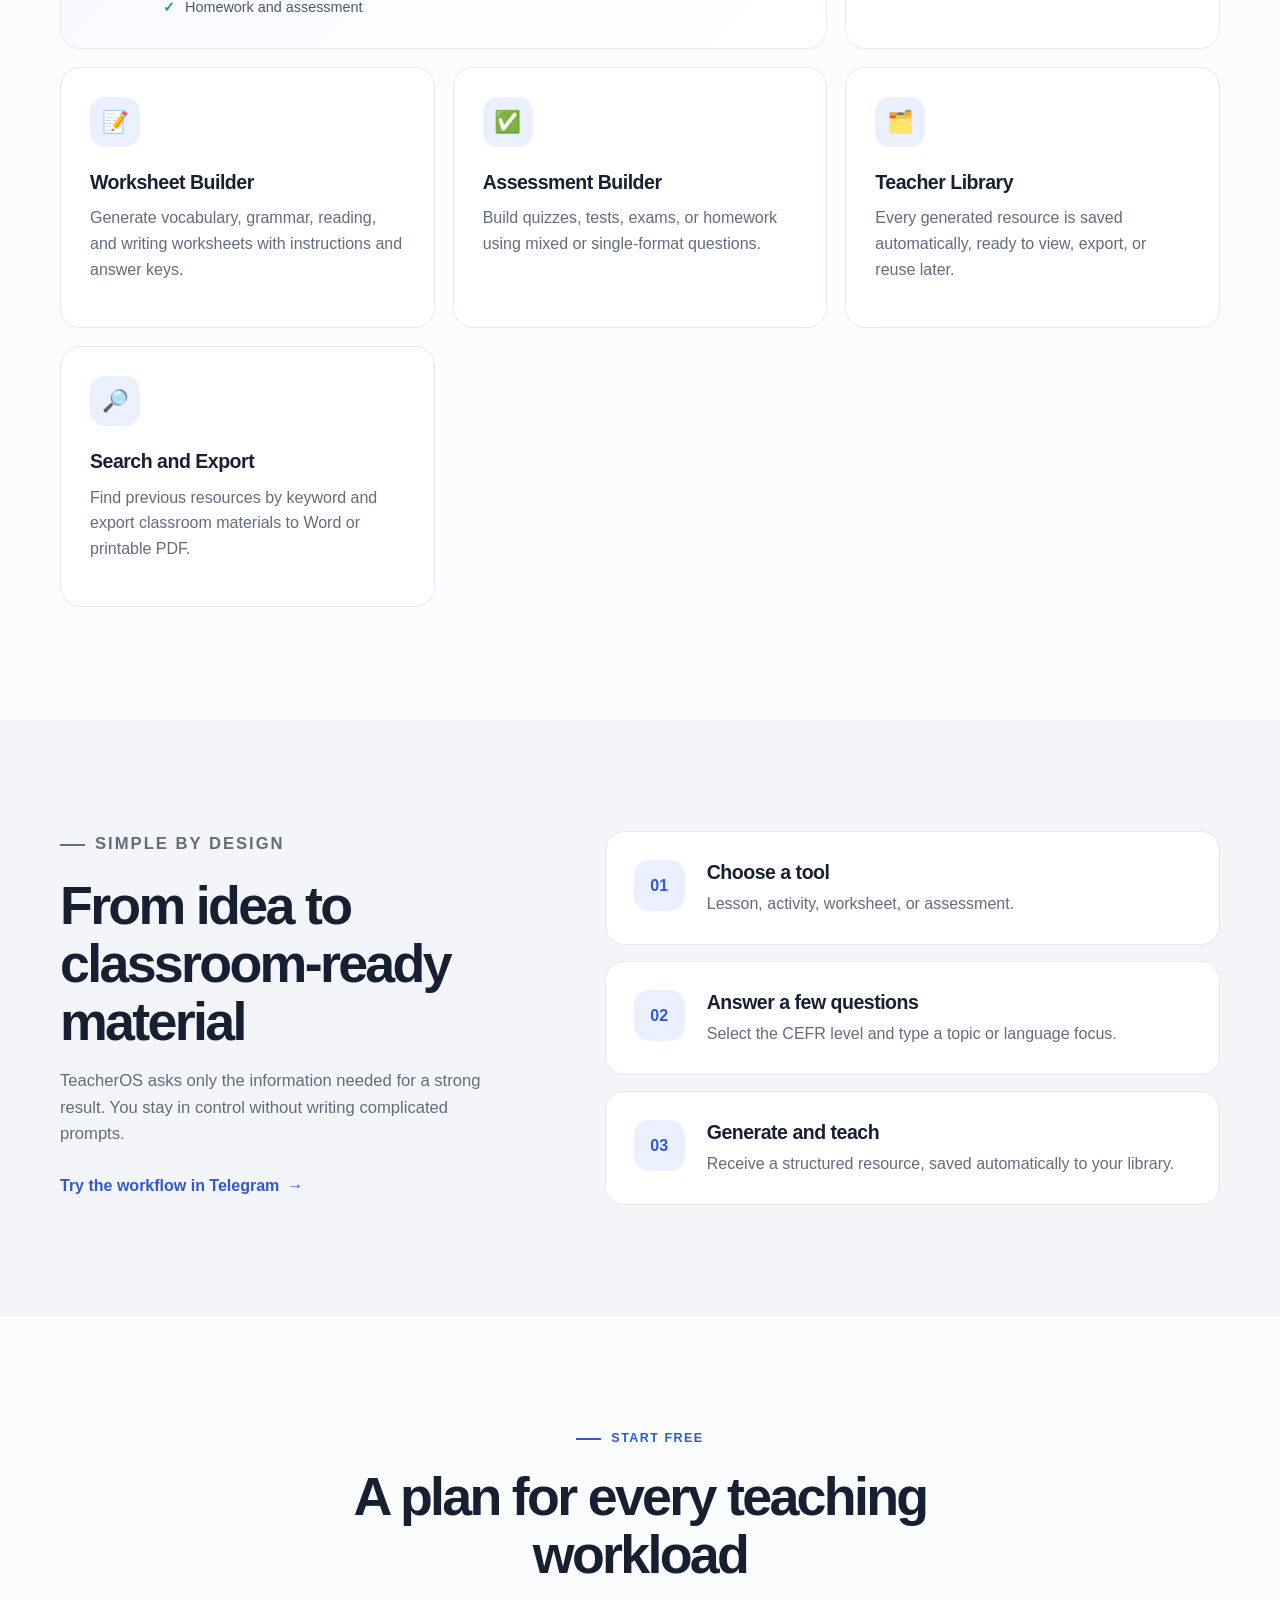
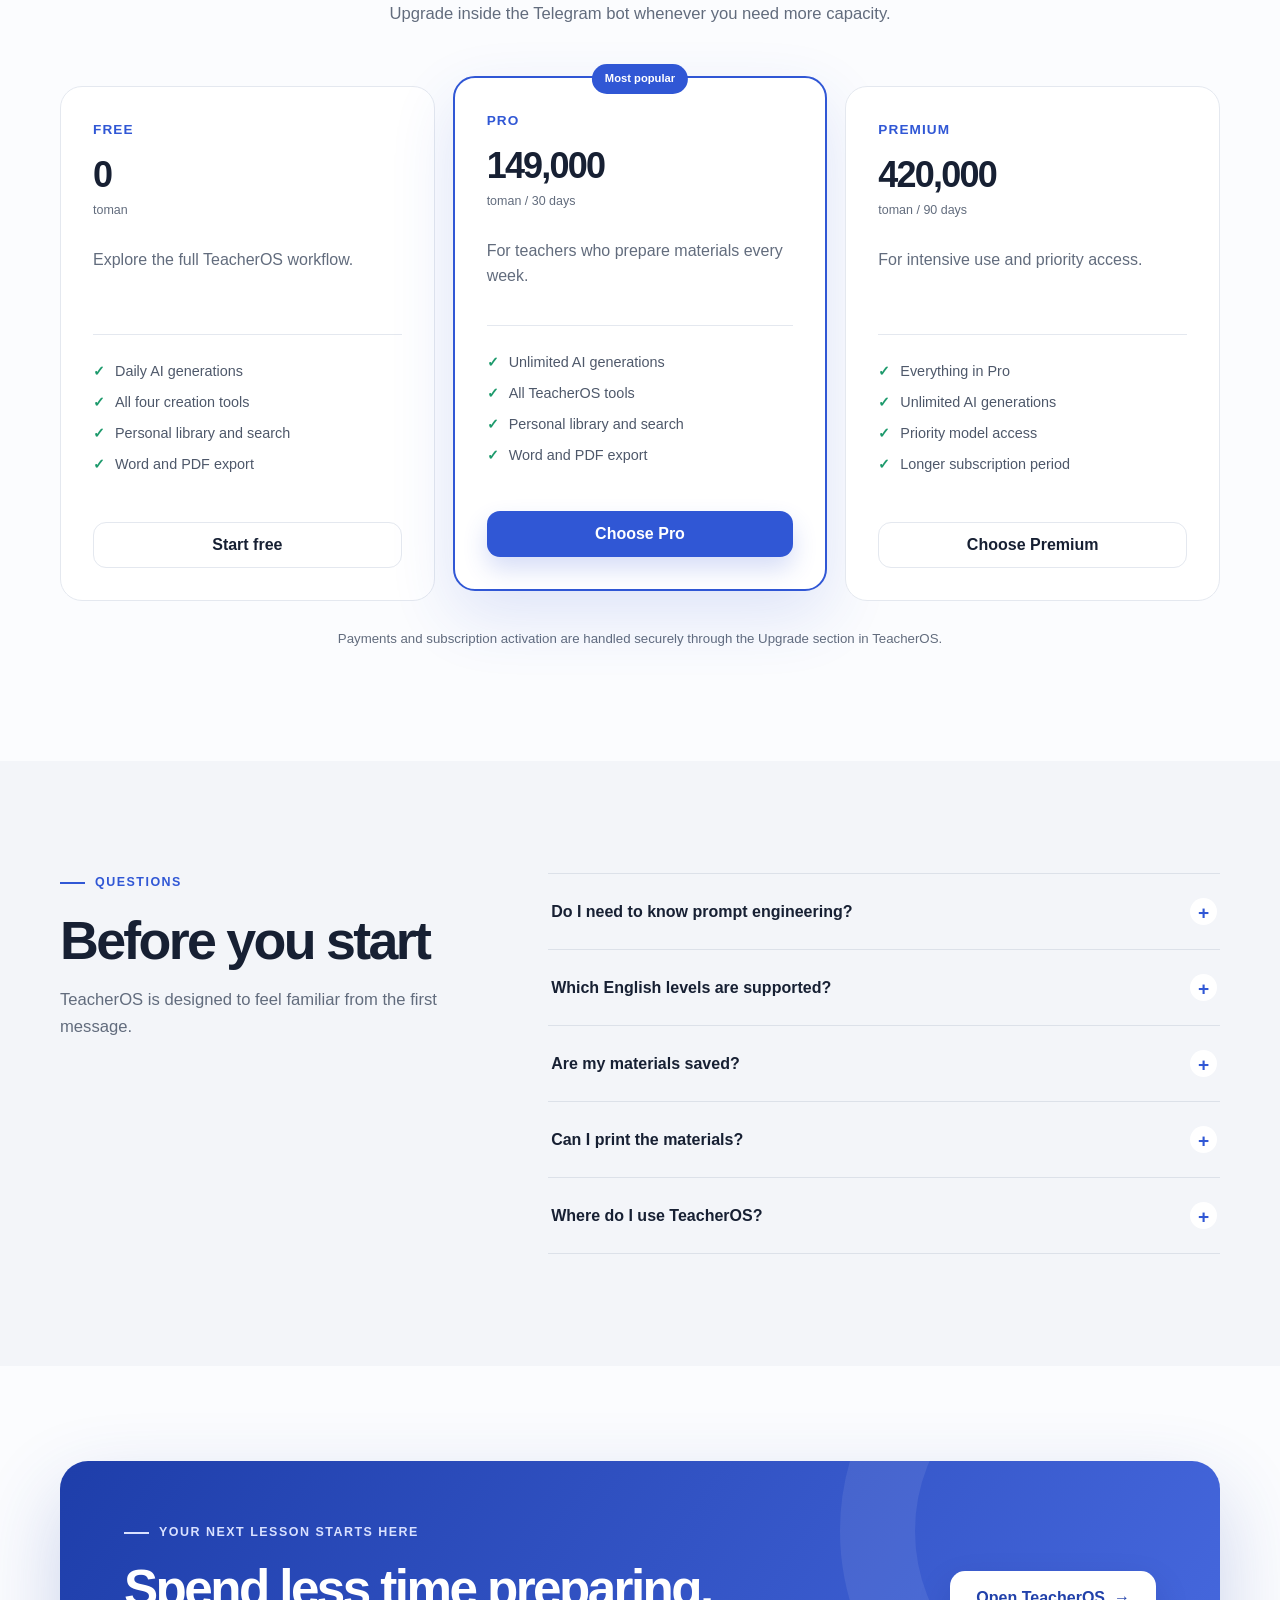
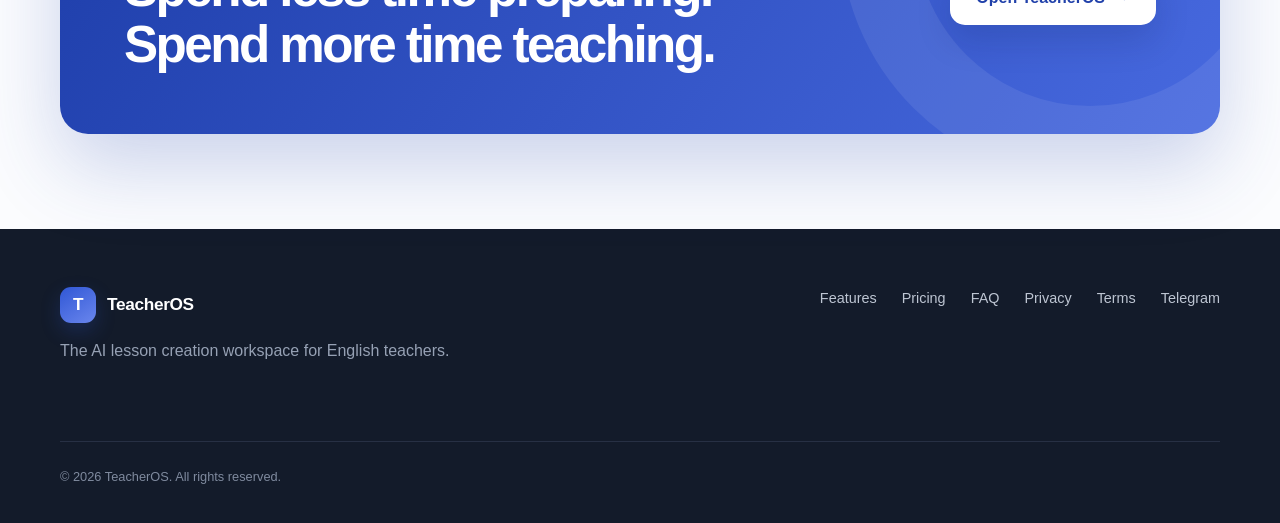
==== commit 942a3dc0: "feat: complete Day 30 progressive launch readiness" ====
--- a/website/index.html
+++ b/website/index.html
@@ -289,6 +289,8 @@
         <a href="#features">Features</a>
         <a href="#pricing">Pricing</a>
         <a href="#faq">FAQ</a>
+        <a href="privacy.html">Privacy</a>
+        <a href="terms.html">Terms</a>
         <a class="bot-link" href="https://t.me/Teacheros1_bot" target="_blank" rel="noopener noreferrer">Telegram</a>
       </div>
       <p class="copyright">© <span data-year></span> TeacherOS. All rights reserved.</p>
--- a/website/styles.css
+++ b/website/styles.css
@@ -31,6 +31,9 @@
 button { font: inherit; }
 img { max-width: 100%; }
 .container { width: min(calc(100% - 40px), var(--max-width)); margin-inline: auto; }
+.narrow-copy { max-width: 760px; }
+.narrow-copy h1 { margin-top: 0; }
+.narrow-copy h2 { margin-top: 32px; }
 .sr-only { position: absolute; width: 1px; height: 1px; padding: 0; margin: -1px; overflow: hidden; clip: rect(0,0,0,0); white-space: nowrap; border: 0; }
 .skip-link { position: fixed; left: 16px; top: -80px; z-index: 1000; padding: 10px 16px; background: var(--ink); color: var(--white); border-radius: 10px; }
 .skip-link:focus { top: 16px; }
